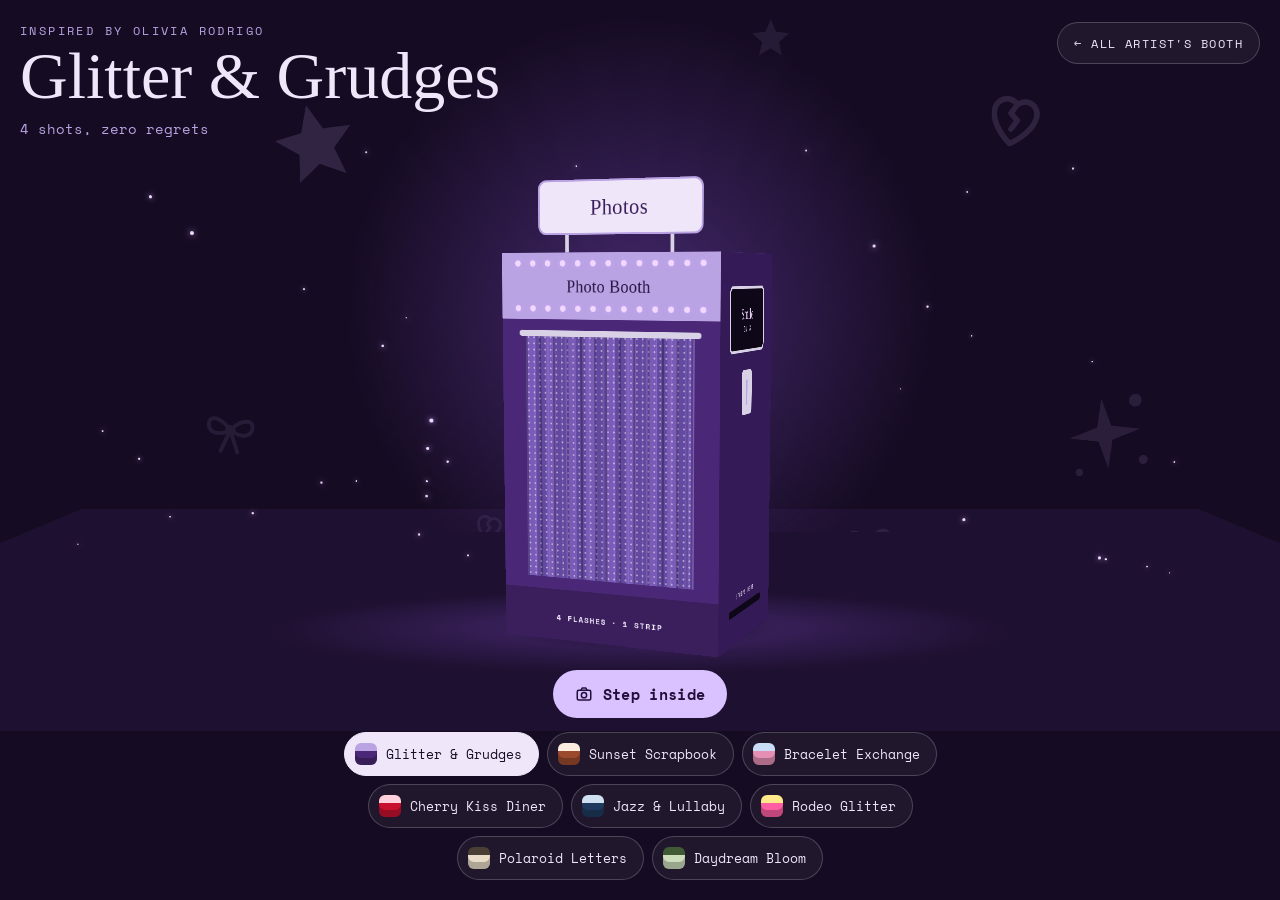
==== inside-photobooth.html @ 574ec639 "Clean addresses: /, /inside-photobooth and /inside-photobooth/strip Co-Authored-By: Claude Opus 5.5 " ====
<!doctype html>
<html lang="en">
<head>
<meta charset="utf-8">
<meta name="viewport" content="width=device-width,initial-scale=1,viewport-fit=cover">
<title>Click Club</title>
<link rel="icon" type="image/png" sizes="192x192" href="assets/icon/icon-192.png">
<link rel="icon" type="image/png" sizes="512x512" href="assets/icon/icon-512.png">
<link rel="apple-touch-icon" href="assets/icon/icon-192.png">
<link rel="stylesheet" href="https://fonts.googleapis.com/css2?family=Space+Mono:wght@400;700&family=Caveat:wght@500;700&family=Permanent+Marker&family=Fraunces:ital,opsz,wght@1,9..144,600&family=Fredoka:wght@700&family=Lobster&family=Cormorant+Garamond:ital,wght@1,600&family=Rye&family=Special+Elite&family=Gaegu:wght@700&display=swap">
<link rel="stylesheet" href="css/booth.css">
<script>try { if (sessionStorage.getItem('cc-arrive')) document.documentElement.classList.add('arrive'); } catch (e) {}</script>
</head>
<body>
<main class="stage" id="stage">
  <div class="rig" id="rig">
    <div class="cam" id="cam">
      <div class="wall" id="wall"></div>
      <div class="floor"></div>
      <div class="shadow"></div>
      <div class="env p3" id="particles"></div>

      <div class="booth" id="booth">
        <div class="face f-back"></div>
        <div class="face f-left"></div>
        <div class="face f-top"></div>
        <div class="face f-right">
          <div class="screen"><b>Smile</b><small>IN 3</small></div>
          <div class="coin"><i></i></div>
          <div class="slot"><small>STRIPS HERE</small><i></i></div>
        </div>
        <div class="face f-front">
          <div class="band">
            <div class="bulbs" id="bulbsA"></div>
            <p class="band-title">Photo Booth</p>
            <div class="bulbs" id="bulbsB"></div>
          </div>
          <div class="opening">
            <div class="o-lens"></div>
            <div class="o-seat"></div>
            <div class="o-post"></div>
            <div class="curtain l" id="curL"></div>
            <div class="curtain r" id="curR"></div>
          </div>
          <div class="rod"></div>
          <div class="panel"><p>4 FLASHES · 1 STRIP</p></div>
          <button class="hit" id="hit" aria-label="Step inside the booth"></button>
        </div>
        <div class="face sign"><span>Photos</span></div>
        <div class="face leg l"></div>
        <div class="face leg r"></div>
      </div>
    </div>
  </div>

  <div class="hud" id="hud">
    <div class="hud-top">
      <header class="hud-head">
        <p class="eyebrow" id="eyebrow">Inspired by Olivia Rodrigo</p>
        <h1 class="name" id="name">Glitter &amp; Grudges</h1>
        <p class="tag" id="tag">4 shots, zero regrets</p>
      </header>
      <a class="back" id="back" href="index.html">← ALL ARTIST'S BOOTH</a>
    </div>
    <div class="hud-foot">
      <button class="go" id="goBtn" type="button">
        <svg viewBox="0 0 24 24" fill="none" stroke="currentColor" stroke-width="2" stroke-linecap="round" stroke-linejoin="round" aria-hidden="true"><rect x="3" y="7" width="18" height="13" rx="2"></rect><path d="M8 7l1.5-3h5L16 7"></path><circle cx="12" cy="13.5" r="3.5"></circle></svg>
        Step inside
      </button>
      <nav class="switch" id="switch" aria-label="Choose a booth"></nav>
    </div>
  </div>

  <section class="inside" id="inside" aria-hidden="true" aria-label="Inside the booth">
    <div class="drape l"></div><div class="drape r"></div>
    <div class="in-top"><p class="eyebrow" id="inName">Glitter &amp; Grudges</p><p class="shot" id="shot" aria-live="polite"></p></div>
    <div class="in-mid">
      <div class="lens-block" id="lensBlock">
        <div class="vf" id="vf">
          <video id="video" playsinline muted autoplay></video>
          <img class="still" id="still" alt="">
          <span class="rec" aria-hidden="true"></span>
          <div class="vf-msg" id="vfMsg" role="status" hidden><span id="vfMsgText"></span><button class="btn ghost" id="camRetry" type="button" hidden>Try again</button></div>
          <span class="count" id="count" aria-hidden="true"></span>
        </div>
        <ol class="thumbs" id="thumbs" aria-label="Shots taken"></ol>
        <div class="cuts" id="cuts" role="group" aria-label="Choose your cut"></div>
        <h2 id="inTitle">Pick a cut, then look into the lens</h2>
      </div>
      <div class="print-zone" id="printZone">
        <div class="printer" aria-hidden="true"><div class="pr-top"></div><div class="pr-face"><span class="pr-led"></span><span class="pr-label">CLICK CLUB · PRINTING</span><div class="pr-slot"></div></div></div>
        <div class="feed"><div class="strip" id="strip" role="img" aria-label="Your photo strip"></div></div>
      </div>
    </div>
    <div class="in-actions">
      <button class="btn primary" id="shootBtn" type="button">Take photos</button>
      <button class="btn ghost" id="saveBtn" type="button" hidden>Save strip</button>
      <button class="btn ghost" id="outBtn" type="button">Step out</button>
    </div>
    <div class="flash" id="flash"></div>
  </section>
</main>

<script src="js/eras.js"></script>
<script src="js/booth.js"></script>
</body>
</html>
---- css/booth.css ----
[hidden] { display: none !important; }
img { max-width: 100%; }

:root {
  color-scheme: dark;
  --room: #150b22; --floor: #1e1030; --glow: #45286e; --decor: #b9a3e3;
  --front: #4a2877; --side: #341a57; --top: #6a45a0;
  --band: #b9a3e3; --band-ink: #2a1544; --bulb: #f2d7ff; --bulb-glow: #c9a7ff;
  --interior: #0e0718; --rod: #d9d2e6; --panel: #3b1f5c; --panel-ink: #efe6fa;
  --sign: #efe6fa; --sign-ink: #3b1f5c; --sign-edge: #b9a3e3;
  --curtain: repeating-linear-gradient(90deg, #7a5bb8 0 16px, #6449a0 16px 32px);
  --ink: #efe6fa; --muted: #b9a3e3; --accent: #d9c2ff; --accent-ink: #22103a;
  --paper: #faf6ff; --flashc: #ffffff;
  --display: 'Permanent Marker', 'Marker Felt', cursive;
  --disp-style: normal; --disp-weight: 400; --disp-case: none; --disp-track: 0.02em;
  --body: 'Space Mono', ui-monospace, monospace;
}
html, body { height: 100%; }
body { margin: 0; background: var(--room); color: var(--ink); font-family: var(--body); overflow: hidden; transition: background-color .6s ease; }
button { font: inherit; }

.stage { position: relative; height: 100%; overflow: hidden; perspective: 1400px; perspective-origin: 50% 54%; }
.rig { position: absolute; left: 50%; top: 54%; width: 0; height: 0; transform-style: preserve-3d; }
.cam, .booth, .env, .p3 { position: absolute; transform-style: preserve-3d; }
.cam { left: 0; top: 0; }

.wall { position: absolute; left: -1400px; top: -950px; width: 2800px; height: 1500px; transform: translateZ(-800px);
  background: radial-gradient(circle at 50% 52%, var(--glow) 0, transparent 38%); opacity: var(--env, 1); transition: background .6s; }
.wall svg { position: absolute; color: var(--decor); }
.floor { position: absolute; left: -1300px; top: -800px; width: 2600px; height: 1600px;
  transform: translate3d(0, 282px, -300px) rotateX(90deg);
  background: radial-gradient(ellipse 22% 16% at 50% 69%, var(--glow) 0, transparent 100%), var(--floor);
  opacity: var(--env, 1); }
.shadow { position: absolute; left: -230px; top: -150px; width: 460px; height: 300px; transform: translate3d(0, 281px, 0) rotateX(90deg);
  background: radial-gradient(ellipse at center, rgba(0,0,0,.65) 0, transparent 68%); opacity: var(--env, 1); }
.pt { position: absolute; left: 0; top: 0; opacity: var(--env, 1); }
.pt i { display: block; border-radius: 50%; background: var(--bulb); box-shadow: 0 0 8px var(--bulb-glow); animation: drift linear infinite; }
@keyframes drift { 0% { transform: translateY(40px); opacity: 0 } 20% { opacity: .55 } 80% { opacity: .4 } 100% { transform: translateY(-140px); opacity: 0 } }

.booth { left: -170px; top: -298px; width: 340px; height: 580px; cursor: pointer; }
.face { position: absolute; transition: background-color .5s ease; }
.f-front { left: 0; top: 0; width: 340px; height: 580px; background: var(--front); transform: translateZ(120px); }
.f-back  { left: 0; top: 0; width: 340px; height: 580px; background: var(--side); transform: rotateY(180deg) translateZ(120px); }
.f-right { left: 50px; top: 0; width: 240px; height: 580px; background: var(--side); transform: rotateY(90deg) translateZ(170px);
  display: flex; flex-direction: column; align-items: center; gap: 26px; padding: 48px 30px 50px; box-sizing: border-box; }
.f-left  { left: 50px; top: 0; width: 240px; height: 580px; background: var(--side); transform: rotateY(-90deg) translateZ(170px); }
.f-top   { left: 0; top: 170px; width: 340px; height: 240px; background: var(--top); transform: rotateX(90deg) translateZ(290px); }
.sign { left: 40px; top: -106px; width: 260px; height: 80px; transform: translateZ(80px); background: var(--sign);
  border: 3px solid var(--sign-edge); box-sizing: border-box; border-radius: 14px; display: grid; place-items: center; }
.sign span { font-family: var(--display); font-style: var(--disp-style); font-weight: var(--disp-weight); text-transform: var(--disp-case);
  letter-spacing: var(--disp-track); font-size: 32px; color: var(--sign-ink); }
.leg { top: -26px; width: 6px; height: 26px; background: var(--rod); transform: translateZ(80px); }
.leg.l { left: 84px; } .leg.r { left: 250px; }

.band { position: absolute; left: 0; top: 0; width: 340px; height: 96px; background: var(--band); display: flex; flex-direction: column;
  align-items: center; justify-content: space-between; padding: 11px 0; box-sizing: border-box; transition: background-color .5s; }
.bulbs { display: flex; gap: 15px; }
.bulbs i { width: 9px; height: 9px; border-radius: 50%; background: var(--bulb); box-shadow: 0 0 9px var(--bulb-glow); animation: twinkle 2.4s ease-in-out infinite; }
@keyframes twinkle { 0%, 100% { opacity: 1 } 50% { opacity: .45 } }
.booth.hot .bulbs i { animation-duration: .6s; }
.band-title { margin: 0; font-family: var(--display); font-style: var(--disp-style); font-weight: var(--disp-weight); text-transform: var(--disp-case);
  letter-spacing: var(--disp-track); font-size: 25px; line-height: 1; color: var(--band-ink); }
.opening { position: absolute; left: 38px; top: 118px; width: 264px; height: 360px; background: var(--interior); overflow: hidden; }
.o-lens { position: absolute; left: 102px; top: 52px; width: 60px; height: 60px; border-radius: 50%; border: 4px solid var(--rod); box-sizing: border-box;
  background: radial-gradient(circle, #050507 0 40%, #22222a 41% 60%, #050507 61%); }
.o-seat { position: absolute; left: 92px; top: 262px; width: 80px; height: 13px; border-radius: 7px; background: var(--top); }
.o-post { position: absolute; left: 127px; top: 275px; width: 10px; height: 85px; background: var(--side); }
.curtain { position: absolute; top: 0; width: 52%; height: 100%; background: var(--curtain); }
.curtain::after { content: ""; position: absolute; inset: 0; background: repeating-linear-gradient(90deg, rgba(0,0,0,.28) 0 3px, rgba(0,0,0,0) 3px 13px, rgba(255,255,255,.08) 13px 15px, rgba(0,0,0,0) 15px 22px); }
.curtain.l { left: 0; transform-origin: left center; }
.curtain.r { right: 0; transform-origin: right center; }
.rod { position: absolute; left: 28px; top: 112px; width: 284px; height: 9px; border-radius: 5px; background: var(--rod); }
.panel { position: absolute; left: 0; top: 496px; width: 340px; height: 84px; background: var(--panel); display: grid; place-items: center; transition: background-color .5s; }
.panel p { margin: 0; font-size: 12px; font-weight: 700; letter-spacing: .16em; color: var(--panel-ink); }
.hit { position: absolute; inset: 0; width: 100%; height: 100%; background: transparent; border: 0; padding: 0; cursor: pointer; }
.hit:focus-visible { outline: 5px solid var(--accent); outline-offset: 6px; }
.screen { width: 160px; height: 96px; border-radius: 12px; background: var(--interior); border: 4px solid var(--rod); box-sizing: border-box;
  display: flex; flex-direction: column; align-items: center; justify-content: center; }
.screen b { font-family: var(--display); font-style: var(--disp-style); font-weight: var(--disp-weight); text-transform: var(--disp-case); font-size: 24px; color: var(--bulb); }
.screen small { font-size: 11px; letter-spacing: .2em; color: var(--bulb); }
.coin { width: 46px; height: 66px; border-radius: 7px; background: var(--rod); display: grid; place-items: center; }
.coin i { width: 6px; height: 38px; border-radius: 3px; background: var(--band); }
.slot { margin-top: auto; display: flex; flex-direction: column; align-items: center; gap: 9px; }
.slot small { font-size: 10px; letter-spacing: .18em; color: var(--panel-ink); }
.slot i { width: 150px; height: 11px; border-radius: 6px; background: var(--interior); }

.hud { position: absolute; inset: 0; pointer-events: none; display: flex; flex-direction: column; justify-content: space-between;
  padding-left: max(20px, env(safe-area-inset-left, 0px)); padding-right: max(20px, env(safe-area-inset-right, 0px)); padding-block: 22px 20px;
  transition: opacity .5s ease; }
.hud.gone { opacity: 0; }
.hud > * { pointer-events: auto; }
.hud-top { display: flex; justify-content: space-between; align-items: flex-start; gap: 16px; }
.hud-head { display: flex; flex-direction: column; gap: 6px; max-width: 32rem; min-width: 0; }
.back { flex: none; display: inline-flex; align-items: center; min-height: 40px; padding: 0 16px; border-radius: 999px; border: 1px solid rgba(255,255,255,.2);
  background: rgba(255,255,255,.05); color: var(--ink); font-size: 12px; letter-spacing: .12em; text-transform: uppercase; text-decoration: none; }
.back:hover { background: rgba(255,255,255,.12); }
.back:focus-visible { outline: 3px solid var(--ink); outline-offset: 3px; }
@media (max-width: 760px) {
  .hud-top { flex-direction: column-reverse; gap: 12px; }
  .back { min-height: 34px; padding: 0 12px; font-size: 11px; }
}
.preload *, .preload *::before, .preload *::after { transition: none !important; }
.eyebrow { margin: 0; font-size: 12px; letter-spacing: .2em; text-transform: uppercase; color: var(--muted); }
.name { margin: 0; font-family: var(--display); font-style: var(--disp-style); font-weight: var(--disp-weight); font-size: clamp(38px, 7.5vw, 66px);
  line-height: .95; color: var(--ink); text-wrap: balance; }
.tag { margin: 4px 0 0; font-size: 14px; color: var(--muted); }
.hud-foot { display: flex; flex-direction: column; align-items: center; gap: 14px; }
.go { display: inline-flex; align-items: center; gap: 10px; min-height: 48px; padding: 0 22px; border-radius: 999px; border: 0; cursor: pointer;
  background: var(--accent); color: var(--accent-ink); font-weight: 700; font-size: 15px; letter-spacing: .02em; }
.go svg { width: 18px; height: 18px; }
.go:focus-visible, .chip:focus-visible, .btn:focus-visible { outline: 3px solid var(--ink); outline-offset: 3px; }
.switch { display: flex; flex-wrap: wrap; justify-content: center; gap: 8px; max-width: 46rem; }
.chip { display: inline-flex; align-items: center; gap: 9px; min-height: 44px; padding: 0 16px 0 10px; border-radius: 999px; cursor: pointer;
  border: 1px solid rgba(255,255,255,.2); background: rgba(255,255,255,.05); color: var(--ink); font-size: 13px; transition: background-color .3s, color .3s; }
.chip[aria-pressed="true"] { background: var(--ink); color: var(--room); border-color: var(--ink); }
.chip .sw { width: 22px; height: 22px; border-radius: 6px; flex: none; box-shadow: inset 0 -7px 0 rgba(0,0,0,.25); }
.chip:disabled { cursor: default; opacity: .5; }
@media (max-width: 760px) {
  .hud-foot { align-items: stretch; }
  .go { align-self: center; }
  .switch { flex-wrap: nowrap; justify-content: flex-start; overflow-x: auto; scrollbar-width: none; padding-bottom: 2px; scroll-snap-type: x proximity; }
  .switch::-webkit-scrollbar { display: none; }
  .chip { flex: none; scroll-snap-align: center; white-space: nowrap; }
}

.inside { position: absolute; inset: 0; background: var(--interior); display: grid; grid-template-columns: minmax(0, 1fr); grid-template-rows: auto 1fr auto; overflow: hidden;
  padding-left: max(20px, env(safe-area-inset-left, 0px)); padding-right: max(20px, env(safe-area-inset-right, 0px)); padding-block: 22px 24px;
  opacity: 0; visibility: hidden; transition: opacity .7s ease, visibility 0s linear .7s; }
.inside.on { opacity: 1; visibility: visible; transition: opacity .7s ease, visibility 0s; }
.drape { position: absolute; top: 0; bottom: 0; width: clamp(28px, 9vw, 110px); background: var(--curtain); }
.drape::after { content: ""; position: absolute; inset: 0; background: repeating-linear-gradient(90deg, rgba(0,0,0,.35) 0 3px, transparent 3px 9px, rgba(255,255,255,.08) 9px 11px, transparent 11px 15px); }
.drape.l { left: 0; } .drape.r { right: 0; }
.in-top, .in-mid, .in-actions { position: relative; z-index: 1; }
.in-top { display: flex; justify-content: space-between; align-items: baseline; gap: 12px; padding-inline: clamp(20px, 9vw, 110px); }
.shot { margin: 0; font-size: 12px; letter-spacing: .2em; text-transform: uppercase; color: var(--ink); font-variant-numeric: tabular-nums; }
.in-mid { display: grid; grid-template-columns: minmax(0, 1fr); place-items: center; min-height: 0; }
.lens-block { display: flex; flex-direction: column; align-items: center; gap: 12px; text-align: center; width: 100%; min-width: 0; max-width: 40rem; box-sizing: border-box;
  padding-inline: max(0px, calc(9vw - 8px)); transition: opacity .6s, transform .6s; }
.lens-block.away { opacity: 0; transform: scale(.92); pointer-events: none; }
.vf { position: relative; width: min(100%, calc(42vh * var(--fa, 1.333)), 560px); aspect-ratio: var(--fa, 1.333); transition: width .4s ease; border: 6px solid var(--rod); border-radius: 18px; box-sizing: border-box; overflow: hidden;
  background: radial-gradient(circle, #060609 0 12%, #1d1d25 13% 19%, #060609 20% 25%, #2b2b35 26% 28%, #101015 29%); box-shadow: 0 20px 50px rgba(0,0,0,.45); }
.vf video, .vf .still { position: absolute; inset: 0; width: 100%; height: 100%; object-fit: cover; }
.vf video { transform: scaleX(-1); opacity: 0; transition: opacity .4s; }
.vf.live video { opacity: 1; }
.vf .still { opacity: 0; }
.vf .still.show { opacity: 1; }
.rec { position: absolute; top: 12px; left: 12px; z-index: 2; width: 10px; height: 10px; border-radius: 50%; background: #ff3b3b; box-shadow: 0 0 10px #ff3b3b; animation: twinkle 1.2s infinite; }
.vf-msg { position: absolute; inset: 0; z-index: 2; display: flex; flex-direction: column; align-items: center; justify-content: center; gap: 12px; padding: 20px;
  font-size: 13px; line-height: 1.5; color: var(--ink); background: rgba(0,0,0,.5); }
.count { position: absolute; inset: 0; z-index: 3; display: grid; place-items: center; pointer-events: none; font-family: var(--display); font-style: var(--disp-style);
  font-weight: var(--disp-weight); font-size: min(22vw, 16vh, 130px); line-height: 1; color: var(--flashc); text-shadow: 0 4px 24px rgba(0,0,0,.55); }
.count.pop { animation: pop .8s ease-out; }
@keyframes pop { 0% { transform: scale(1.6); opacity: 0 } 25% { opacity: 1 } 100% { transform: scale(.9); opacity: .2 } }
.thumbs { list-style: none; margin: 0; padding: 0; display: flex; gap: 8px; }
.thumbs li { height: 40px; aspect-ratio: var(--fa, 1.333); box-sizing: border-box; overflow: hidden; border-radius: 6px; border: 2px dashed var(--muted); opacity: .55; transition: opacity .3s, border-color .3s; }
.thumbs li.on { border-style: solid; border-color: var(--accent); opacity: 1; }
.thumbs li.done { border-style: solid; border-color: var(--rod); opacity: 1; }
.thumbs img { display: block; width: 100%; height: 100%; object-fit: cover; }
.lens-block h2 { margin: 2px 0 0; font-family: var(--display); font-style: var(--disp-style); font-weight: var(--disp-weight); font-size: clamp(22px, 3.6vw, 32px); line-height: 1.05; text-wrap: balance; }

.cuts { display: flex; flex-wrap: wrap; justify-content: center; gap: 8px; }
.cut { display: flex; align-items: center; gap: 9px; min-height: 46px; padding: 6px 12px 6px 8px; border-radius: 12px; border: 1px solid rgba(255,255,255,.18);
  background: rgba(255,255,255,.04); color: var(--ink); cursor: pointer; text-align: left; transition: background-color .25s, color .25s, border-color .25s; }
.cut:hover { border-color: rgba(255,255,255,.4); }
.cut[aria-pressed="true"] { background: var(--ink); color: var(--interior); border-color: var(--ink); }
.cut:disabled { opacity: .4; cursor: default; }
.cut:focus-visible { outline: 3px solid var(--ink); outline-offset: 3px; }
.cut-ico { flex: none; height: 32px; aspect-ratio: var(--a); box-sizing: border-box; padding: 2px; border-radius: 2px; background: var(--paper);
  display: grid; gap: 1.5px; grid-template-columns: repeat(var(--c), 1fr); grid-template-rows: repeat(var(--r), 1fr) .45fr; }
.cut-ico i { background: var(--accent); border-radius: 1px; }
.cut[aria-pressed="true"] .cut-ico i { background: var(--interior); }
.cut b { display: block; font-size: 12px; }
.cut small { display: block; font-size: 10px; letter-spacing: .04em; opacity: .75; white-space: nowrap; }
@media (max-width: 600px) {
  .cuts { flex-wrap: nowrap; justify-content: flex-start; width: 100%; min-width: 0; overflow-x: auto; scrollbar-width: none; }
  .cuts::-webkit-scrollbar { display: none; }
  .cut { flex: none; }
}

.print-zone { position: absolute; inset: 0; pointer-events: none; }
.printer { position: absolute; left: 50%; top: 10px; height: 78px; opacity: 0; transform: translate(-50%, -40px); transition: opacity .5s ease, transform .6s cubic-bezier(.2,.8,.2,1); }
.printing .printer { opacity: 1; transform: translate(-50%, 0); }
.delivered .printer { opacity: 0; transform: translate(-50%, -50px); transition-delay: .25s; }
.pr-top { position: absolute; left: 0; right: 0; top: -18px; height: 18px; background: var(--top); clip-path: polygon(5% 0, 95% 0, 100% 100%, 0 100%); }
.pr-face { position: absolute; inset: 0; border-radius: 0 0 14px 14px; background: var(--panel); box-shadow: inset 0 -12px 0 rgba(0,0,0,.18), 0 22px 40px rgba(0,0,0,.4); }
.printing:not(.delivered) .pr-face { animation: hum .14s linear infinite; }
@keyframes hum { 50% { transform: translateY(.7px); } }
.pr-led { position: absolute; left: 16px; top: 14px; width: 8px; height: 8px; border-radius: 50%; background: #3dff7a; box-shadow: 0 0 8px #3dff7a; }
.printing .pr-led { animation: twinkle .45s infinite; }
.pr-label { position: absolute; left: 32px; top: 10px; font-size: 10px; font-weight: 700; letter-spacing: .18em; color: var(--panel-ink); white-space: nowrap; }
.pr-slot { position: absolute; left: 50%; bottom: 18px; width: calc(var(--sw) + 22px); height: 12px; transform: translateX(-50%); border-radius: 6px; background: #050307;
  box-shadow: inset 0 3px 5px rgba(0,0,0,.9), 0 1px 0 rgba(255,255,255,.18); }
.feed { position: absolute; left: 50%; top: 64px; width: var(--sw); transform: translateX(-50%); perspective: 900px; perspective-origin: 50% 0; clip-path: inset(0 -60% -500% -60%); visibility: hidden; }
.printing .feed { visibility: visible; }
.delivered .feed { clip-path: none; }
.strip { position: relative; width: 100%; aspect-ratio: var(--ar); background: var(--paper); transform-origin: 50% 0; transform: translateY(-101%) rotateX(22deg);
  box-shadow: 0 30px 60px rgba(0,0,0,.55); }
.strip::after { content: ""; position: absolute; inset: 0; pointer-events: none; background: linear-gradient(rgba(0,0,0,.4), rgba(0,0,0,0) 40%); transition: opacity 1s ease; }
.delivered .strip::after { opacity: 0; }
.frame { position: absolute; display: grid; place-items: center; overflow: hidden; }
.frame svg { width: 46%; height: 46%; }
.frame.photo img { position: absolute; object-fit: cover; }
.frame.photo svg { position: absolute; top: 7%; right: 5%; width: 24%; height: auto; aspect-ratio: 1; filter: drop-shadow(0 1px 1px rgba(0,0,0,.35)); }
.cap { position: absolute; left: 0; right: 0; bottom: 0; margin: 0; display: flex; flex-direction: column; align-items: center; justify-content: center; text-align: center; }
.cap b { display: block; font-family: 'Caveat', cursive; font-weight: 700; line-height: 1.05; }
.cap small { display: block; margin-top: .4em; font-weight: 700; letter-spacing: .1em; white-space: nowrap; }
.in-actions { display: flex; flex-wrap: wrap; justify-content: center; gap: 10px; z-index: 2; }
.btn { min-height: 46px; padding: 0 22px; border-radius: 999px; cursor: pointer; font-weight: 700; font-size: 15px; }
.btn.primary { background: var(--accent); color: var(--accent-ink); border: 0; }
.btn.ghost { background: transparent; color: var(--ink); border: 1px solid var(--muted); }
.btn:disabled { opacity: .4; cursor: default; }
.flash { position: absolute; inset: 0; background: var(--flashc); opacity: 0; pointer-events: none; z-index: 5; }
.flash.go-off { animation: flash .7s ease-out; }
@keyframes flash { 0% { opacity: .95 } 100% { opacity: 0 } }
.sr { position: absolute; width: 1px; height: 1px; overflow: hidden; clip: rect(0 0 0 0); white-space: nowrap; }

.arrive .hud { opacity: 0; }
.arrive .stage::after { content: ""; position: absolute; inset: 0; z-index: 10; pointer-events: none; background: var(--room); animation: veil .7s ease .05s both; }
@keyframes veil { to { opacity: 0; } }
.depart .stage { opacity: 0; transition: opacity .4s ease; }

@media (prefers-reduced-motion: reduce) {
  .pt i, .bulbs i, .rec { animation: none; }
  .strip, .lens-block, .inside { transition-duration: .01s; }
}
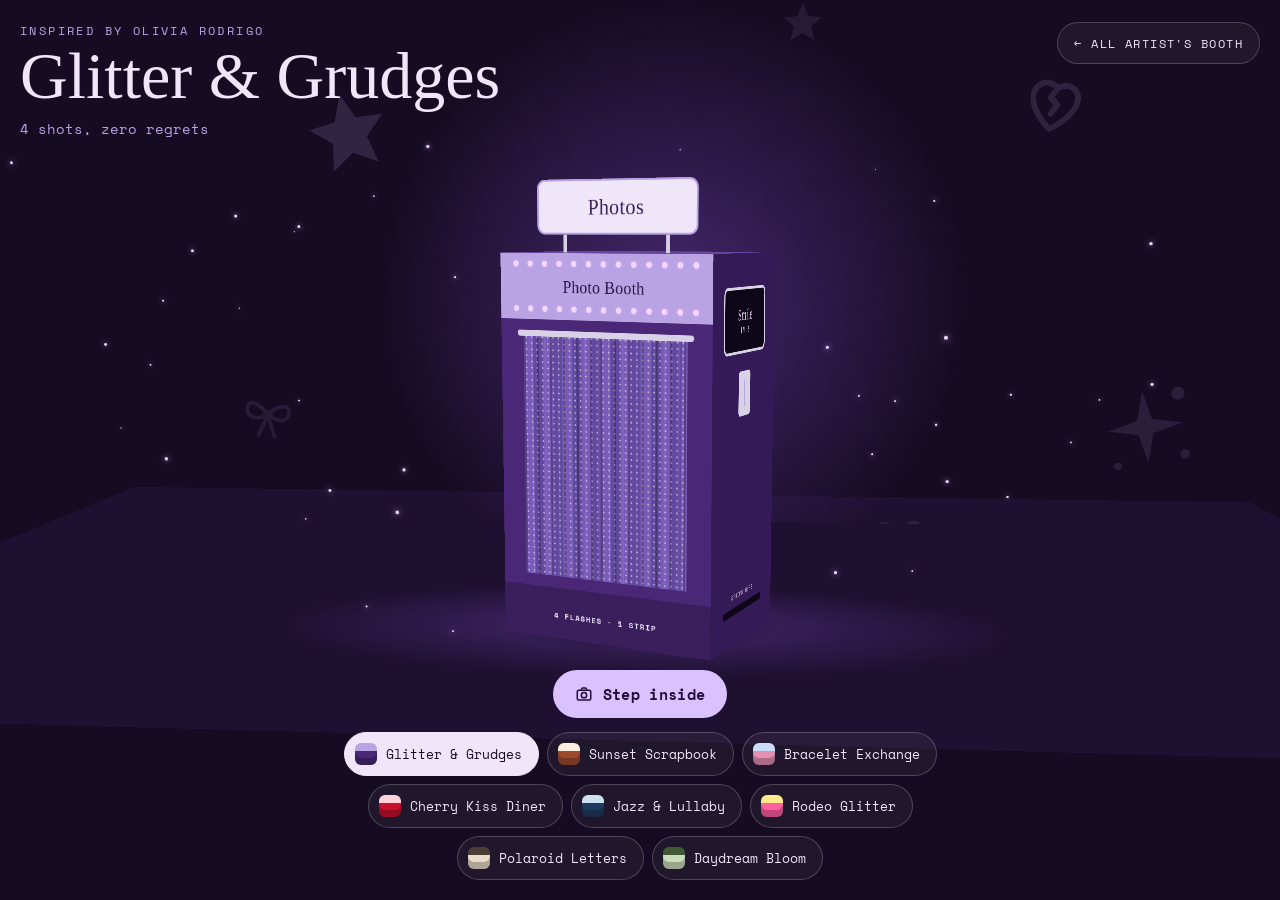
==== commit 857062ad: "Add booth music and SEO for "Click Club Photobooth" Each booth plays its artist's song while you're " ====
--- a/inside-photobooth.html
+++ b/inside-photobooth.html
@@ -3,10 +3,25 @@
 <head>
 <meta charset="utf-8">
 <meta name="viewport" content="width=device-width,initial-scale=1,viewport-fit=cover">
-<title>Click Club</title>
+<title>Step inside the booth · Click Club Photobooth</title>
+<meta name="description" content="Step inside a Click Club Photobooth booth: pick your cut, take photos with your camera and watch your photo strip print. Free, no sign-up, photos stay on your device.">
+<link rel="canonical" href="https://click-club-photobooth.vercel.app/inside-photobooth">
+<meta name="theme-color" content="#150b22">
+<meta property="og:type" content="website">
+<meta property="og:site_name" content="Click Club Photobooth">
+<meta property="og:title" content="Step inside the booth · Click Club Photobooth">
+<meta property="og:description" content="Pick your cut, take photos with your camera and watch your photo strip print.">
+<meta property="og:url" content="https://click-club-photobooth.vercel.app/inside-photobooth">
+<meta property="og:image" content="https://click-club-photobooth.vercel.app/assets/og/click-club-photobooth.png">
+<meta property="og:image:width" content="1200">
+<meta property="og:image:height" content="630">
+<meta name="twitter:card" content="summary_large_image">
 <link rel="icon" type="image/png" sizes="192x192" href="assets/icon/icon-192.png">
 <link rel="icon" type="image/png" sizes="512x512" href="assets/icon/icon-512.png">
 <link rel="apple-touch-icon" href="assets/icon/icon-192.png">
+<link rel="manifest" href="site.webmanifest">
+<link rel="preconnect" href="https://fonts.googleapis.com">
+<link rel="preconnect" href="https://fonts.gstatic.com" crossorigin>
 <link rel="stylesheet" href="https://fonts.googleapis.com/css2?family=Space+Mono:wght@400;700&family=Caveat:wght@500;700&family=Permanent+Marker&family=Fraunces:ital,opsz,wght@1,9..144,600&family=Fredoka:wght@700&family=Lobster&family=Cormorant+Garamond:ital,wght@1,600&family=Rye&family=Special+Elite&family=Gaegu:wght@700&display=swap">
 <link rel="stylesheet" href="css/booth.css">
 <script>try { if (sessionStorage.getItem('cc-arrive')) document.documentElement.classList.add('arrive'); } catch (e) {}</script>
@@ -96,9 +111,14 @@
       <button class="btn primary" id="shootBtn" type="button">Take photos</button>
       <button class="btn ghost" id="saveBtn" type="button" hidden>Save strip</button>
       <button class="btn ghost" id="outBtn" type="button">Step out</button>
+      <button class="tune" id="tune" type="button" aria-pressed="false" hidden>
+        <span class="tune-eq" aria-hidden="true"><i></i><i></i><i></i></span>
+        <span class="tune-txt"><span class="sr">Music: </span><b id="tuneTitle"></b><small id="tuneArtist"></small></span>
+      </button>
     </div>
     <div class="flash" id="flash"></div>
   </section>
+  <audio id="song" loop preload="none"></audio>
 </main>
 
 <script src="js/eras.js"></script>
--- a/css/booth.css
+++ b/css/booth.css
@@ -95,6 +95,22 @@
   background: rgba(255,255,255,.05); color: var(--ink); font-size: 12px; letter-spacing: .12em; text-transform: uppercase; text-decoration: none; }
 .back:hover { background: rgba(255,255,255,.12); }
 .back:focus-visible { outline: 3px solid var(--ink); outline-offset: 3px; }
+.tune { display: inline-flex; align-items: center; gap: 10px; min-width: 0; max-width: 15rem; min-height: 46px; padding: 0 16px 0 12px; border-radius: 999px; cursor: pointer;
+  border: 1px solid rgba(255,255,255,.2); background: rgba(255,255,255,.05); color: var(--ink); text-align: left; }
+.tune:hover { background: rgba(255,255,255,.12); }
+.tune:focus-visible { outline: 3px solid var(--ink); outline-offset: 3px; }
+.tune-eq { flex: none; display: flex; align-items: flex-end; gap: 2px; width: 14px; height: 14px; }
+.tune-eq i { flex: 1; height: 30%; border-radius: 1px; background: var(--accent); }
+.tune[aria-pressed="true"] .tune-eq i { animation: eq .8s ease-in-out infinite alternate; }
+.tune-eq i:nth-child(2) { animation-delay: -.5s; }
+.tune-eq i:nth-child(3) { animation-delay: -.25s; }
+@keyframes eq { from { height: 25% } to { height: 100% } }
+.tune-txt { display: flex; flex-direction: column; min-width: 0; line-height: 1.2; }
+.tune-txt b, .tune-txt small { overflow: hidden; white-space: nowrap; text-overflow: ellipsis; }
+.tune-txt b { font-size: 12px; }
+.tune-txt small { font-size: 10px; letter-spacing: .1em; text-transform: uppercase; color: var(--muted); }
+.tune[aria-pressed="false"] .tune-txt { opacity: .6; }
+.tune[aria-pressed="false"] .tune-txt b { text-decoration: line-through; }
 @media (max-width: 760px) {
   .hud-top { flex-direction: column-reverse; gap: 12px; }
   .back { min-height: 34px; padding: 0 12px; font-size: 11px; }
@@ -220,6 +236,7 @@
 .depart .stage { opacity: 0; transition: opacity .4s ease; }
 
 @media (prefers-reduced-motion: reduce) {
+  .tune[aria-pressed="true"] .tune-eq i { animation: none; height: 70%; }
   .pt i, .bulbs i, .rec { animation: none; }
   .strip, .lens-block, .inside { transition-duration: .01s; }
 }
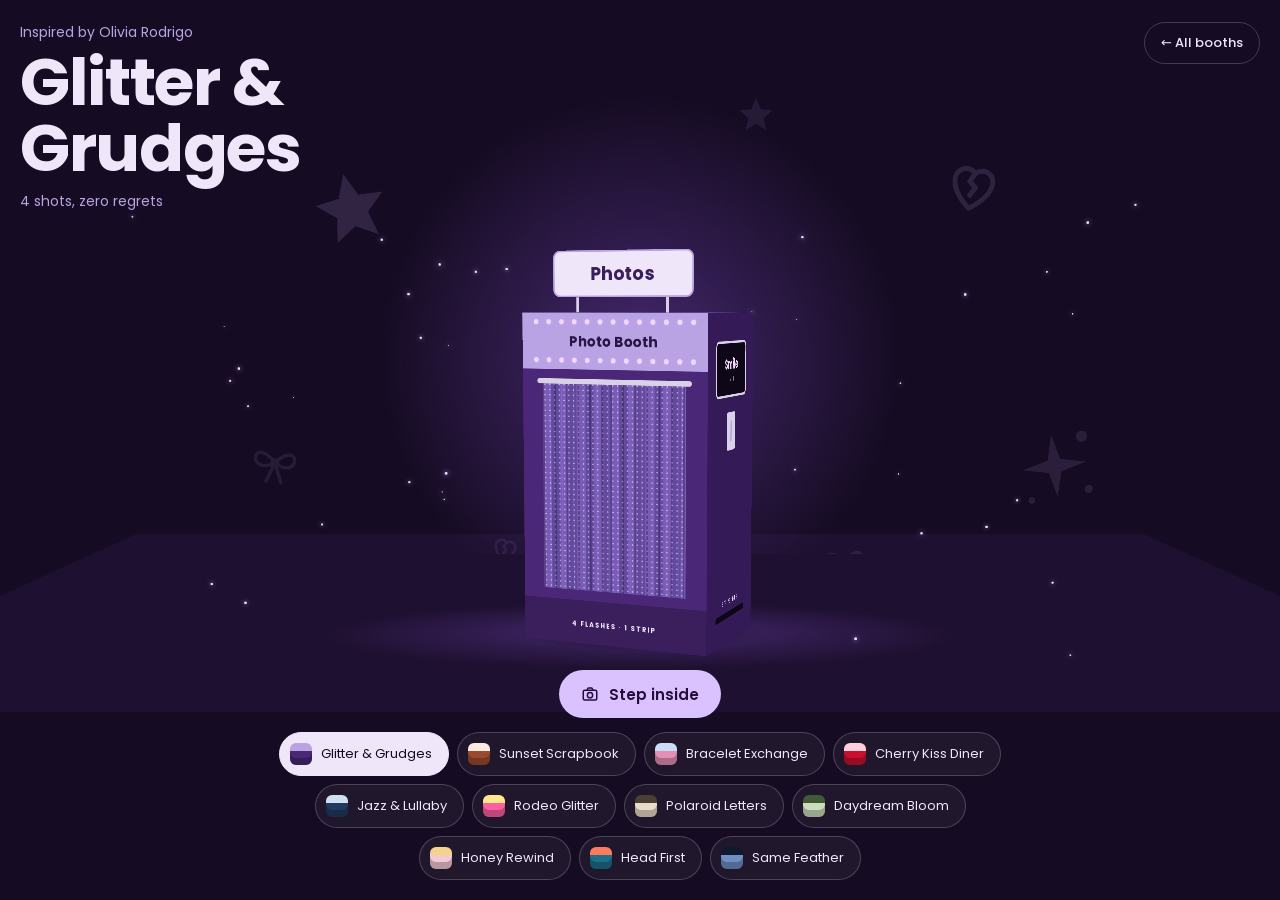
==== commit ea60c809: "Add Ariana Grande, Olivia Dean and Billie Eilish booths, artist frames and Poppins - Three new booth" ====
--- a/inside-photobooth.html
+++ b/inside-photobooth.html
@@ -22,7 +22,7 @@
 <link rel="manifest" href="site.webmanifest">
 <link rel="preconnect" href="https://fonts.googleapis.com">
 <link rel="preconnect" href="https://fonts.gstatic.com" crossorigin>
-<link rel="stylesheet" href="https://fonts.googleapis.com/css2?family=Space+Mono:wght@400;700&family=Caveat:wght@500;700&family=Permanent+Marker&family=Fraunces:ital,opsz,wght@1,9..144,600&family=Fredoka:wght@700&family=Lobster&family=Cormorant+Garamond:ital,wght@1,600&family=Rye&family=Special+Elite&family=Gaegu:wght@700&display=swap">
+<link rel="stylesheet" href="https://fonts.googleapis.com/css2?family=Poppins:ital,wght@0,400;0,500;0,600;0,700;1,400;1,500;1,600&display=swap">
 <link rel="stylesheet" href="css/booth.css">
 <script>try { if (sessionStorage.getItem('cc-arrive')) document.documentElement.classList.add('arrive'); } catch (e) {}</script>
 </head>
@@ -75,7 +75,7 @@
         <h1 class="name" id="name">Glitter &amp; Grudges</h1>
         <p class="tag" id="tag">4 shots, zero regrets</p>
       </header>
-      <a class="back" id="back" href="index.html">← ALL ARTIST'S BOOTH</a>
+      <a class="back" id="back" href="index.html">← All booths</a>
     </div>
     <div class="hud-foot">
       <button class="go" id="goBtn" type="button">
@@ -91,6 +91,7 @@
     <div class="in-top"><p class="eyebrow" id="inName">Glitter &amp; Grudges</p><p class="shot" id="shot" aria-live="polite"></p></div>
     <div class="in-mid">
       <div class="lens-block" id="lensBlock">
+        <div class="lens-main">
         <div class="vf" id="vf">
           <video id="video" playsinline muted autoplay></video>
           <img class="still" id="still" alt="">
@@ -99,8 +100,13 @@
           <span class="count" id="count" aria-hidden="true"></span>
         </div>
         <ol class="thumbs" id="thumbs" aria-label="Shots taken"></ol>
-        <div class="cuts" id="cuts" role="group" aria-label="Choose your cut"></div>
         <h2 id="inTitle">Pick a cut, then look into the lens</h2>
+        </div>
+        <div class="picks">
+          <p class="picks-label">Cut</p>
+          <div class="cuts" id="cuts" role="group" aria-label="Choose your cut"></div>
+          <div class="designs" id="designs" role="group" aria-label="Artist frames"></div>
+        </div>
       </div>
       <div class="print-zone" id="printZone">
         <div class="printer" aria-hidden="true"><div class="pr-top"></div><div class="pr-face"><span class="pr-led"></span><span class="pr-label">CLICK CLUB · PRINTING</span><div class="pr-slot"></div></div></div>
--- a/css/booth.css
+++ b/css/booth.css
@@ -11,9 +11,9 @@
   --curtain: repeating-linear-gradient(90deg, #7a5bb8 0 16px, #6449a0 16px 32px);
   --ink: #efe6fa; --muted: #b9a3e3; --accent: #d9c2ff; --accent-ink: #22103a;
   --paper: #faf6ff; --flashc: #ffffff;
-  --display: 'Permanent Marker', 'Marker Felt', cursive;
-  --disp-style: normal; --disp-weight: 400; --disp-case: none; --disp-track: 0.02em;
-  --body: 'Space Mono', ui-monospace, monospace;
+  --display: 'Poppins', system-ui, sans-serif;
+  --disp-style: normal; --disp-weight: 700; --disp-case: none; --disp-track: 0;
+  --body: 'Poppins', system-ui, sans-serif;
 }
 html, body { height: 100%; }
 body { margin: 0; background: var(--room); color: var(--ink); font-family: var(--body); overflow: hidden; transition: background-color .6s ease; }
@@ -92,7 +92,7 @@
 .hud-top { display: flex; justify-content: space-between; align-items: flex-start; gap: 16px; }
 .hud-head { display: flex; flex-direction: column; gap: 6px; max-width: 32rem; min-width: 0; }
 .back { flex: none; display: inline-flex; align-items: center; min-height: 40px; padding: 0 16px; border-radius: 999px; border: 1px solid rgba(255,255,255,.2);
-  background: rgba(255,255,255,.05); color: var(--ink); font-size: 12px; letter-spacing: .12em; text-transform: uppercase; text-decoration: none; }
+  background: transparent; color: var(--ink); font-size: 13px; font-weight: 500; text-decoration: none; }
 .back:hover { background: rgba(255,255,255,.12); }
 .back:focus-visible { outline: 3px solid var(--ink); outline-offset: 3px; }
 .tune { display: inline-flex; align-items: center; gap: 10px; min-width: 0; max-width: 15rem; min-height: 46px; padding: 0 16px 0 12px; border-radius: 999px; cursor: pointer;
@@ -108,21 +108,21 @@
 .tune-txt { display: flex; flex-direction: column; min-width: 0; line-height: 1.2; }
 .tune-txt b, .tune-txt small { overflow: hidden; white-space: nowrap; text-overflow: ellipsis; }
 .tune-txt b { font-size: 12px; }
-.tune-txt small { font-size: 10px; letter-spacing: .1em; text-transform: uppercase; color: var(--muted); }
+.tune-txt small { font-size: 11px; color: var(--muted); }
 .tune[aria-pressed="false"] .tune-txt { opacity: .6; }
 .tune[aria-pressed="false"] .tune-txt b { text-decoration: line-through; }
 @media (max-width: 760px) {
   .hud-top { flex-direction: column-reverse; gap: 12px; }
-  .back { min-height: 34px; padding: 0 12px; font-size: 11px; }
+  .back { min-height: 34px; padding: 0 12px; font-size: 12px; }
 }
 .preload *, .preload *::before, .preload *::after { transition: none !important; }
-.eyebrow { margin: 0; font-size: 12px; letter-spacing: .2em; text-transform: uppercase; color: var(--muted); }
+.eyebrow { margin: 0; font-size: 14px; color: var(--muted); }
 .name { margin: 0; font-family: var(--display); font-style: var(--disp-style); font-weight: var(--disp-weight); font-size: clamp(38px, 7.5vw, 66px);
-  line-height: .95; color: var(--ink); text-wrap: balance; }
+  line-height: 1; letter-spacing: -.02em; color: var(--ink); text-wrap: balance; }
 .tag { margin: 4px 0 0; font-size: 14px; color: var(--muted); }
 .hud-foot { display: flex; flex-direction: column; align-items: center; gap: 14px; }
 .go { display: inline-flex; align-items: center; gap: 10px; min-height: 48px; padding: 0 22px; border-radius: 999px; border: 0; cursor: pointer;
-  background: var(--accent); color: var(--accent-ink); font-weight: 700; font-size: 15px; letter-spacing: .02em; }
+  background: var(--accent); color: var(--accent-ink); font-weight: 600; font-size: 15px; }
 .go svg { width: 18px; height: 18px; }
 .go:focus-visible, .chip:focus-visible, .btn:focus-visible { outline: 3px solid var(--ink); outline-offset: 3px; }
 .switch { display: flex; flex-wrap: wrap; justify-content: center; gap: 8px; max-width: 46rem; }
@@ -148,11 +148,15 @@
 .drape.l { left: 0; } .drape.r { right: 0; }
 .in-top, .in-mid, .in-actions { position: relative; z-index: 1; }
 .in-top { display: flex; justify-content: space-between; align-items: baseline; gap: 12px; padding-inline: clamp(20px, 9vw, 110px); }
-.shot { margin: 0; font-size: 12px; letter-spacing: .2em; text-transform: uppercase; color: var(--ink); font-variant-numeric: tabular-nums; }
+.shot { margin: 0; font-size: 13px; color: var(--ink); font-variant-numeric: tabular-nums; }
 .in-mid { display: grid; grid-template-columns: minmax(0, 1fr); place-items: center; min-height: 0; }
 .lens-block { display: flex; flex-direction: column; align-items: center; gap: 12px; text-align: center; width: 100%; min-width: 0; max-width: 40rem; box-sizing: border-box;
   padding-inline: max(0px, calc(9vw - 8px)); transition: opacity .6s, transform .6s; }
 .lens-block.away { opacity: 0; transform: scale(.92); pointer-events: none; }
+/* Phones: one centred column with the title last. Wide screens: camera on the left, cut and frame options on the right. */
+.lens-main, .picks { display: contents; }
+.lens-block h2 { order: 1; }
+.picks-label { display: none; margin: 0; font-size: 11px; color: var(--muted); }
 .vf { position: relative; width: min(100%, calc(42vh * var(--fa, 1.333)), 560px); aspect-ratio: var(--fa, 1.333); transition: width .4s ease; border: 6px solid var(--rod); border-radius: 18px; box-sizing: border-box; overflow: hidden;
   background: radial-gradient(circle, #060609 0 12%, #1d1d25 13% 19%, #060609 20% 25%, #2b2b35 26% 28%, #101015 29%); box-shadow: 0 20px 50px rgba(0,0,0,.45); }
 .vf video, .vf .still { position: absolute; inset: 0; width: 100%; height: 100%; object-fit: cover; }
@@ -185,12 +189,27 @@
   display: grid; gap: 1.5px; grid-template-columns: repeat(var(--c), 1fr); grid-template-rows: repeat(var(--r), 1fr) .45fr; }
 .cut-ico i { background: var(--accent); border-radius: 1px; }
 .cut[aria-pressed="true"] .cut-ico i { background: var(--interior); }
-.cut b { display: block; font-size: 12px; }
+.cut b { display: block; font-size: 12px; font-weight: 600; }
 .cut small { display: block; font-size: 10px; letter-spacing: .04em; opacity: .75; white-space: nowrap; }
+.designs { display: flex; flex-wrap: wrap; justify-content: center; align-items: center; gap: 8px; }
+.designs-label { flex-basis: 100%; margin: 2px 0 0; font-size: 11px; color: var(--muted); }
+.designs-soon { margin: 0; font-size: 12px; color: var(--muted); text-wrap: balance; }
+.cut-art { flex: none; width: auto; height: 32px; aspect-ratio: 640 / 1840; border-radius: 2px; }
 @media (max-width: 600px) {
   .cuts { flex-wrap: nowrap; justify-content: flex-start; width: 100%; min-width: 0; overflow-x: auto; scrollbar-width: none; }
   .cuts::-webkit-scrollbar { display: none; }
   .cut { flex: none; }
+  .designs { flex-wrap: nowrap; justify-content: flex-start; width: 100%; min-width: 0; overflow-x: auto; scrollbar-width: none; }
+  .designs::-webkit-scrollbar { display: none; }
+  .designs-label { flex: none; flex-basis: auto; }
+}
+@media (min-width: 860px) {
+  .lens-block { flex-direction: row; justify-content: center; align-items: center; gap: clamp(24px, 3vw, 44px); max-width: 54rem; }
+  .lens-main { display: flex; flex-direction: column; align-items: center; gap: 12px; flex: 1 1 0; min-width: 0; max-width: 560px; }
+  .picks { display: flex; flex-direction: column; gap: 8px; flex: none; width: 220px; text-align: left; }
+  .picks-label, .designs-label { display: block; margin: 0; flex-basis: auto; }
+  .designs { margin-top: 10px; }
+  .cuts, .designs { flex-direction: column; flex-wrap: nowrap; align-items: stretch; justify-content: flex-start; }
 }
 
 .print-zone { position: absolute; inset: 0; pointer-events: none; }
@@ -217,11 +236,13 @@
 .frame svg { width: 46%; height: 46%; }
 .frame.photo img { position: absolute; object-fit: cover; }
 .frame.photo svg { position: absolute; top: 7%; right: 5%; width: 24%; height: auto; aspect-ratio: 1; filter: drop-shadow(0 1px 1px rgba(0,0,0,.35)); }
+.art { position: absolute; inset: 0; width: 100%; height: 100%; }
+.art-stamp { position: absolute; margin: 0; font-size: 1.875em; font-weight: 500; letter-spacing: .16em; line-height: 1.2; white-space: nowrap; }
 .cap { position: absolute; left: 0; right: 0; bottom: 0; margin: 0; display: flex; flex-direction: column; align-items: center; justify-content: center; text-align: center; }
-.cap b { display: block; font-family: 'Caveat', cursive; font-weight: 700; line-height: 1.05; }
-.cap small { display: block; margin-top: .4em; font-weight: 700; letter-spacing: .1em; white-space: nowrap; }
+.cap b { display: block; font-weight: 600; line-height: 1.1; }
+.cap small { display: block; margin-top: .4em; font-weight: 500; letter-spacing: .1em; white-space: nowrap; }
 .in-actions { display: flex; flex-wrap: wrap; justify-content: center; gap: 10px; z-index: 2; }
-.btn { min-height: 46px; padding: 0 22px; border-radius: 999px; cursor: pointer; font-weight: 700; font-size: 15px; }
+.btn { min-height: 46px; padding: 0 22px; border-radius: 999px; cursor: pointer; font-weight: 600; font-size: 15px; }
 .btn.primary { background: var(--accent); color: var(--accent-ink); border: 0; }
 .btn.ghost { background: transparent; color: var(--ink); border: 1px solid var(--muted); }
 .btn:disabled { opacity: .4; cursor: default; }
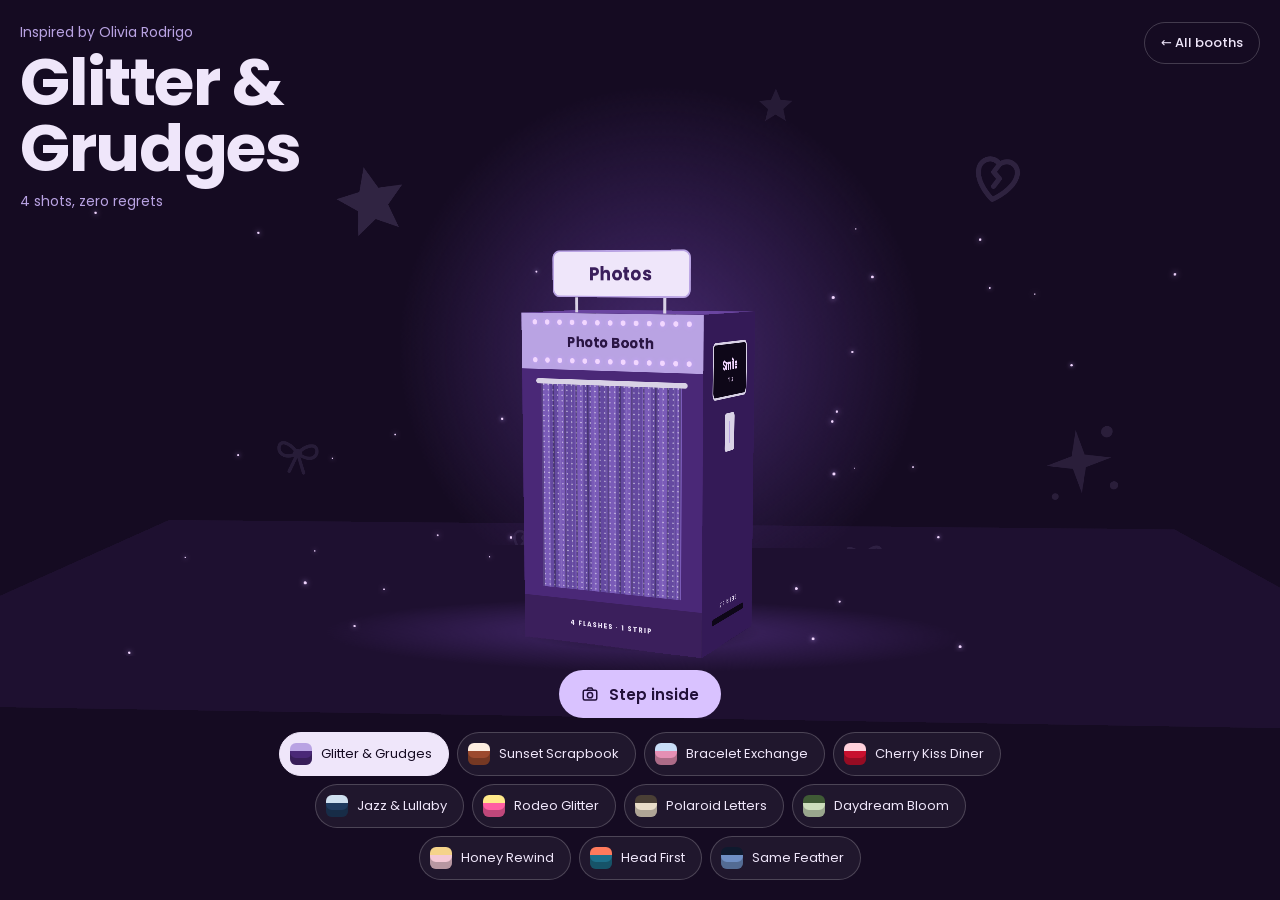
==== commit f0005184: "Add Google Tag Manager (GTM-TLM2ZJ7H) for Google Analytics" ====
--- a/inside-photobooth.html
+++ b/inside-photobooth.html
@@ -1,6 +1,13 @@
 <!doctype html>
 <html lang="en">
 <head>
+<!-- Google Tag Manager -->
+<script>(function(w,d,s,l,i){w[l]=w[l]||[];w[l].push({'gtm.start':
+new Date().getTime(),event:'gtm.js'});var f=d.getElementsByTagName(s)[0],
+j=d.createElement(s),dl=l!='dataLayer'?'&l='+l:'';j.async=true;j.src=
+'https://www.googletagmanager.com/gtm.js?id='+i+dl;f.parentNode.insertBefore(j,f);
+})(window,document,'script','dataLayer','GTM-TLM2ZJ7H');</script>
+<!-- End Google Tag Manager -->
 <meta charset="utf-8">
 <meta name="viewport" content="width=device-width,initial-scale=1,viewport-fit=cover">
 <title>Step inside the booth · Click Club Photobooth</title>
@@ -27,6 +34,10 @@
 <script>try { if (sessionStorage.getItem('cc-arrive')) document.documentElement.classList.add('arrive'); } catch (e) {}</script>
 </head>
 <body>
+<!-- Google Tag Manager (noscript) -->
+<noscript><iframe src="https://www.googletagmanager.com/ns.html?id=GTM-TLM2ZJ7H"
+height="0" width="0" style="display:none;visibility:hidden"></iframe></noscript>
+<!-- End Google Tag Manager (noscript) -->
 <main class="stage" id="stage">
   <div class="rig" id="rig">
     <div class="cam" id="cam">
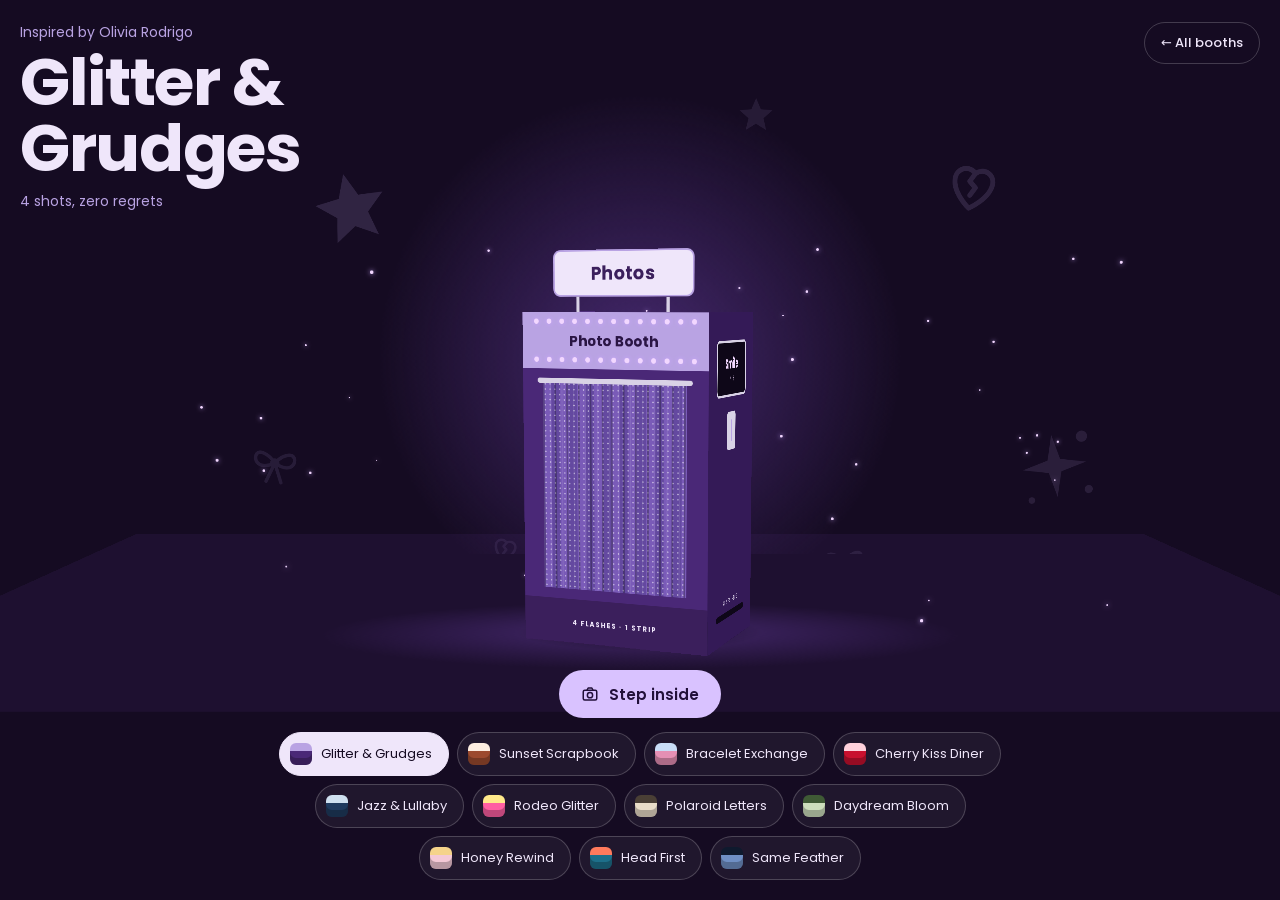
==== commit 88d8c0f4: "Switch from Google Tag Manager to Vercel Web Analytics" ====
--- a/inside-photobooth.html
+++ b/inside-photobooth.html
@@ -1,13 +1,6 @@
 <!doctype html>
 <html lang="en">
 <head>
-<!-- Google Tag Manager -->
-<script>(function(w,d,s,l,i){w[l]=w[l]||[];w[l].push({'gtm.start':
-new Date().getTime(),event:'gtm.js'});var f=d.getElementsByTagName(s)[0],
-j=d.createElement(s),dl=l!='dataLayer'?'&l='+l:'';j.async=true;j.src=
-'https://www.googletagmanager.com/gtm.js?id='+i+dl;f.parentNode.insertBefore(j,f);
-})(window,document,'script','dataLayer','GTM-TLM2ZJ7H');</script>
-<!-- End Google Tag Manager -->
 <meta charset="utf-8">
 <meta name="viewport" content="width=device-width,initial-scale=1,viewport-fit=cover">
 <title>Step inside the booth · Click Club Photobooth</title>
@@ -32,12 +25,12 @@
 <link rel="stylesheet" href="https://fonts.googleapis.com/css2?family=Poppins:ital,wght@0,400;0,500;0,600;0,700;1,400;1,500;1,600&display=swap">
 <link rel="stylesheet" href="css/booth.css">
 <script>try { if (sessionStorage.getItem('cc-arrive')) document.documentElement.classList.add('arrive'); } catch (e) {}</script>
+<script>
+  window.va = window.va || function () { (window.vaq = window.vaq || []).push(arguments); };
+</script>
+<script defer src="/_vercel/insights/script.js"></script>
 </head>
 <body>
-<!-- Google Tag Manager (noscript) -->
-<noscript><iframe src="https://www.googletagmanager.com/ns.html?id=GTM-TLM2ZJ7H"
-height="0" width="0" style="display:none;visibility:hidden"></iframe></noscript>
-<!-- End Google Tag Manager (noscript) -->
 <main class="stage" id="stage">
   <div class="rig" id="rig">
     <div class="cam" id="cam">
